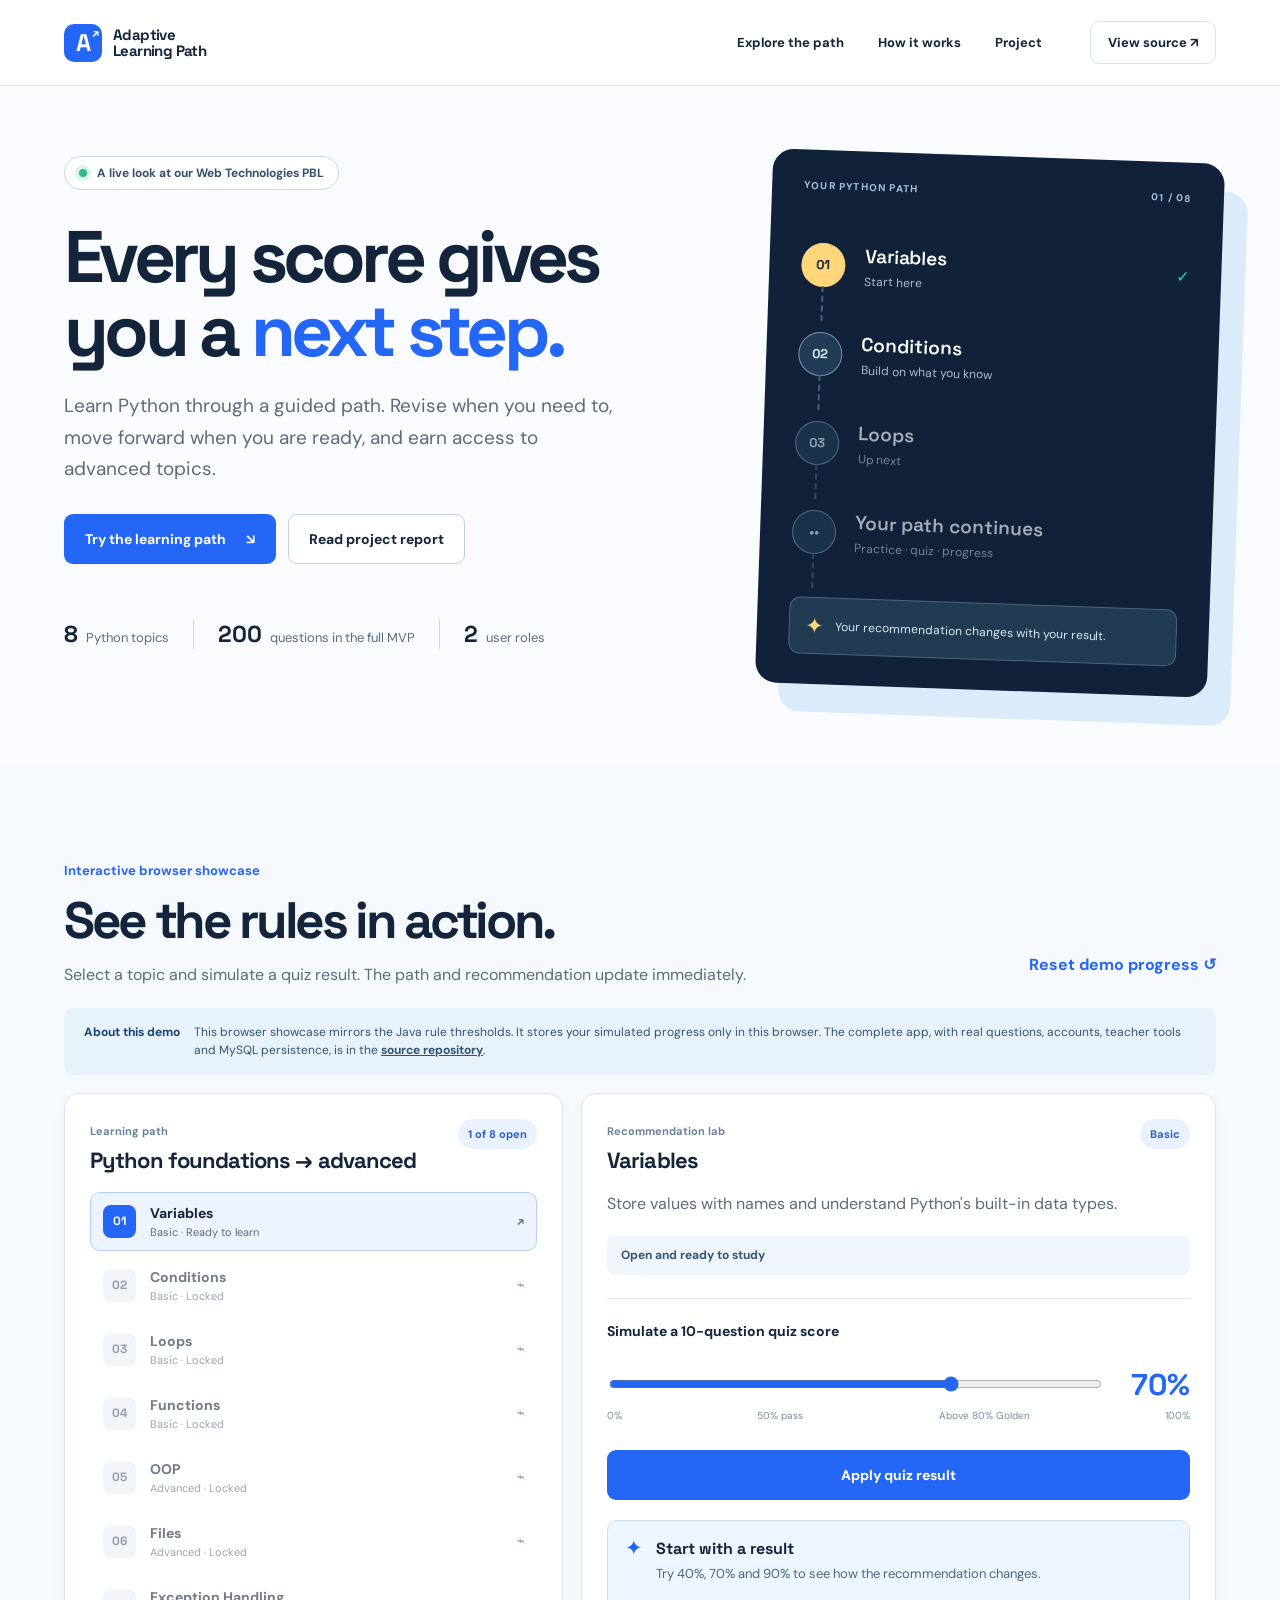
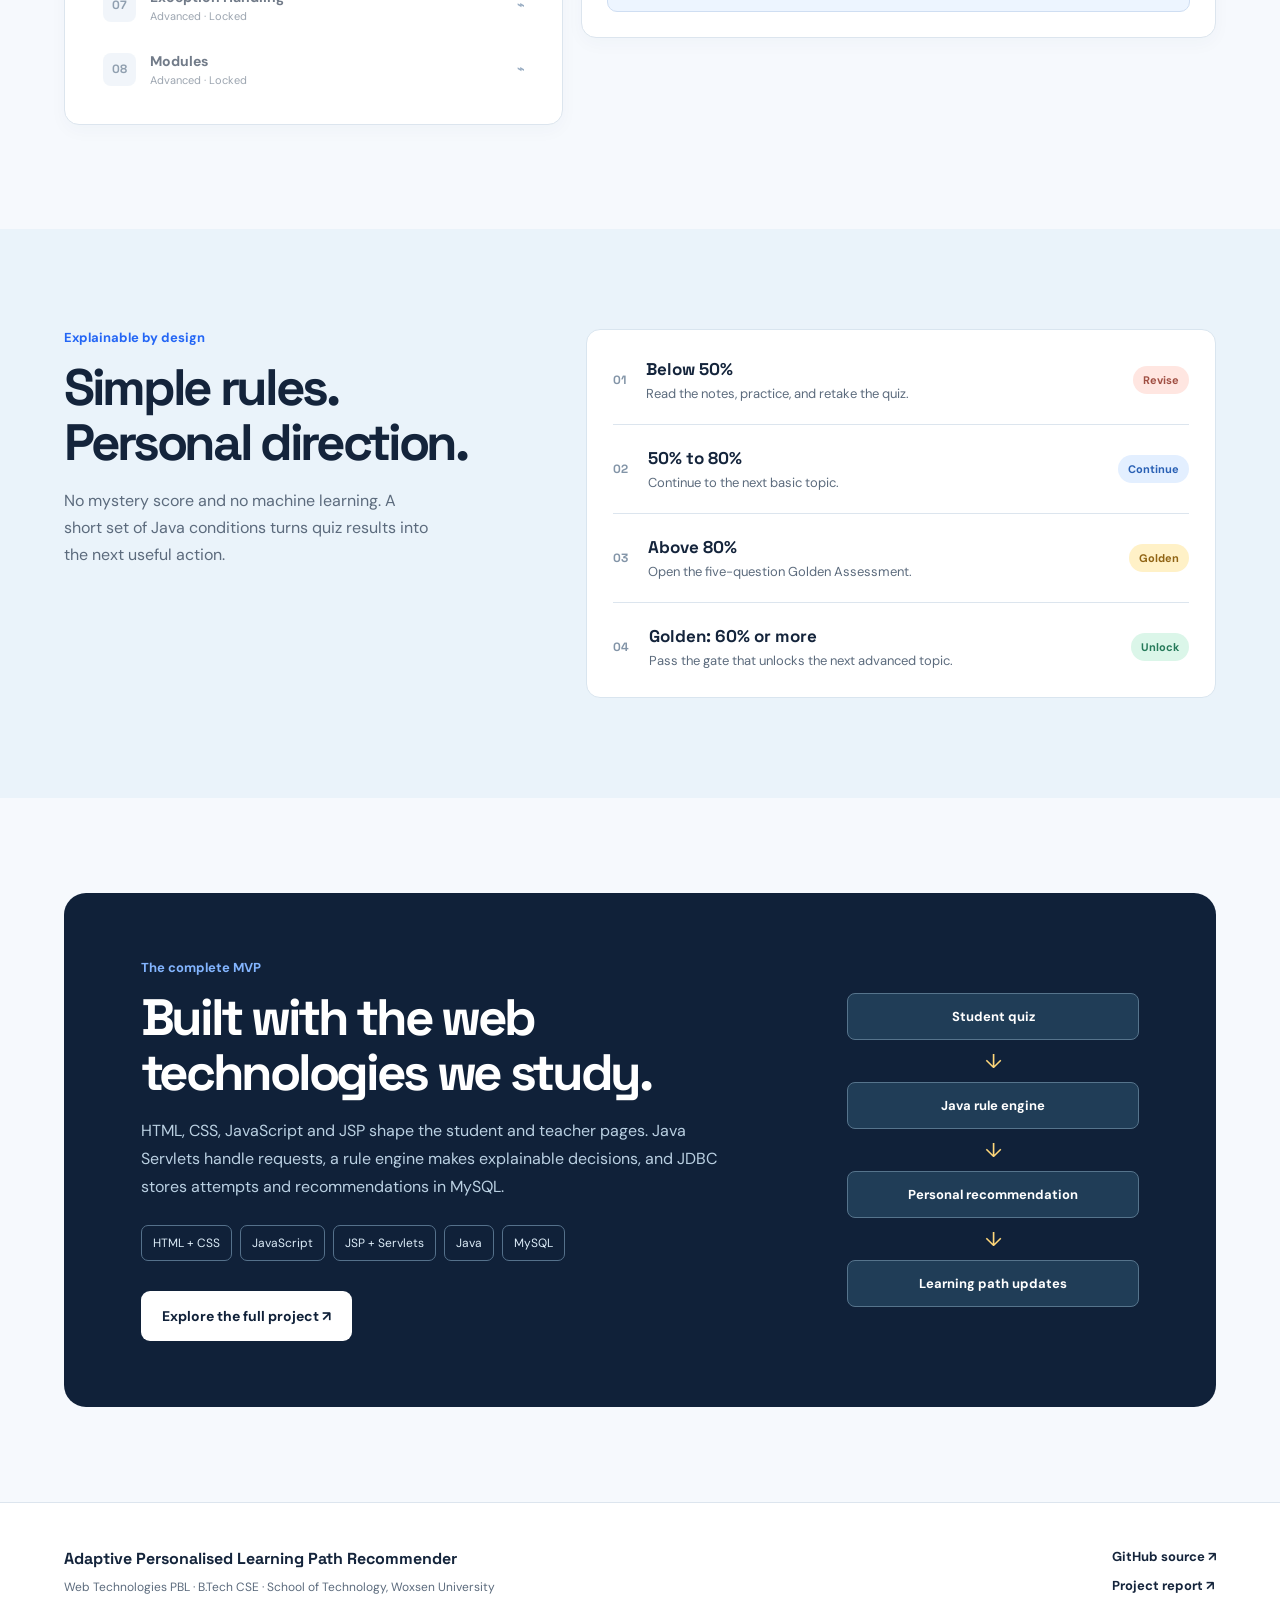
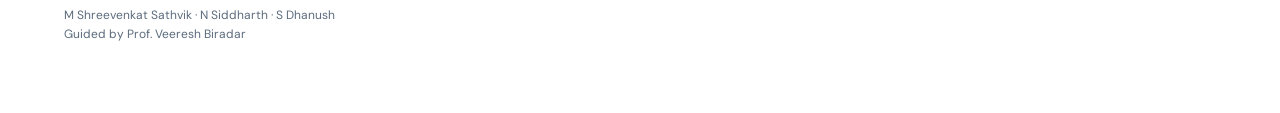
==== showcase/index.html @ b75768ea "Add public Vercel learning-path showcase" ====
<!doctype html>
<html lang="en">
  <head>
    <meta charset="utf-8" />
    <meta name="viewport" content="width=device-width, initial-scale=1" />
    <meta
      name="description"
      content="Explore the Adaptive Personalised Learning Path Recommender: a rule-based Python learning course built with Java, JSP, MySQL and simple web technologies."
    />
    <title>Adaptive Learning Path | Woxsen University PBL</title>
    <link rel="preconnect" href="https://fonts.googleapis.com" />
    <link rel="preconnect" href="https://fonts.gstatic.com" crossorigin />
    <link
      href="https://fonts.googleapis.com/css2?family=DM+Sans:wght@400;500;600;700&family=Space+Grotesk:wght@400;500;600;700&display=swap"
      rel="stylesheet"
    />
    <link rel="stylesheet" href="styles.css" />
    <script src="app.js" defer></script>
  </head>
  <body>
    <a class="skip" href="#main">Skip to content</a>
    <header class="site-header">
      <a
        class="brand"
        href="#top"
        aria-label="Adaptive Learning Path, top of page"
        ><span class="brand-mark">A<span>↗</span></span
        ><span>Adaptive<br />Learning Path</span></a
      >
      <nav aria-label="Main navigation">
        <a href="#explore">Explore the path</a
        ><a href="#how-it-works">How it works</a><a href="#project">Project</a>
      </nav>
      <a
        class="header-link"
        href="https://github.com/sathvikmallepalli-lgtm/adaptive-learning-path-recommender"
        target="_blank"
        rel="noopener noreferrer"
        >View source <span aria-hidden="true">↗</span></a
      >
    </header>
    <main id="main">
      <section class="hero" id="top">
        <div class="hero-copy">
          <div class="course-pill">
            <span class="pulse"></span> A live look at our Web Technologies PBL
          </div>
          <h1>Every score gives you a <span>next step.</span></h1>
          <p>
            Learn Python through a guided path. Revise when you need to, move
            forward when you are ready, and earn access to advanced topics.
          </p>
          <div class="hero-actions">
            <a class="button primary" href="#explore"
              >Try the learning path <span aria-hidden="true">↘</span></a
            ><a
              class="button secondary"
              href="https://github.com/sathvikmallepalli-lgtm/adaptive-learning-path-recommender/blob/main/docs/PROJECT_REPORT.pdf"
              target="_blank"
              rel="noopener noreferrer"
              >Read project report</a
            >
          </div>
          <div class="hero-facts">
            <span><strong>8</strong> Python topics</span
            ><span><strong>200</strong> questions in the full MVP</span
            ><span><strong>2</strong> user roles</span>
          </div>
        </div>
        <div
          class="hero-visual"
          aria-label="Illustration of a learning path from Variables to advanced Python topics"
        >
          <div class="visual-top">
            <span>YOUR PYTHON PATH</span><span>01 / 08</span>
          </div>
          <div class="visual-line">
            <span class="visual-node active">01</span>
            <div><strong>Variables</strong><small>Start here</small></div>
            <span class="visual-check">✓</span>
          </div>
          <div class="visual-line">
            <span class="visual-node">02</span>
            <div>
              <strong>Conditions</strong><small>Build on what you know</small>
            </div>
          </div>
          <div class="visual-line dim">
            <span class="visual-node">03</span>
            <div><strong>Loops</strong><small>Up next</small></div>
          </div>
          <div class="visual-line dim">
            <span class="visual-node">••</span>
            <div>
              <strong>Your path continues</strong
              ><small>Practice · quiz · progress</small>
            </div>
          </div>
          <div class="visual-note">
            <span class="note-icon">✦</span
            ><span>Your recommendation changes with your result.</span>
          </div>
        </div>
      </section>

      <section class="demo-section" id="explore">
        <div class="section-heading">
          <div>
            <p class="section-kicker">Interactive browser showcase</p>
            <h2>See the rules in action.</h2>
            <p>
              Select a topic and simulate a quiz result. The path and
              recommendation update immediately.
            </p>
          </div>
          <button class="text-button" type="button" id="reset-progress">
            Reset demo progress ↺
          </button>
        </div>
        <div class="demo-notice">
          <strong>About this demo</strong
          ><span
            >This browser showcase mirrors the Java rule thresholds. It stores
            your simulated progress only in this browser. The complete app, with
            real questions, accounts, teacher tools and MySQL persistence, is in
            the
            <a
              href="https://github.com/sathvikmallepalli-lgtm/adaptive-learning-path-recommender"
              target="_blank"
              rel="noopener noreferrer"
              >source repository</a
            >.</span
          >
        </div>
        <div class="demo-grid">
          <div class="path-panel">
            <div class="panel-head">
              <div>
                <span class="panel-label">Learning path</span>
                <h3>Python foundations → advanced</h3>
              </div>
              <span class="progress-count" id="progress-count"
                >1 of 8 open</span
              >
            </div>
            <div
              class="topic-list"
              id="topic-list"
              aria-label="Python topics"
            ></div>
          </div>
          <div class="sim-panel">
            <div class="panel-head">
              <div>
                <span class="panel-label">Recommendation lab</span>
                <h3 id="selected-title">Variables</h3>
              </div>
              <span class="difficulty" id="selected-difficulty">Basic</span>
            </div>
            <p class="selected-description" id="selected-description"></p>
            <div class="topic-state" id="topic-state"></div>
            <div class="score-box">
              <label for="quiz-score">Simulate a 10-question quiz score</label>
              <div class="score-control">
                <input
                  id="quiz-score"
                  type="range"
                  min="0"
                  max="100"
                  step="10"
                  value="70"
                /><output id="quiz-output" for="quiz-score">70%</output>
              </div>
              <div class="score-axis">
                <span>0%</span><span>50% pass</span><span>Above 80% Golden</span
                ><span>100%</span>
              </div>
              <button class="button primary wide" id="apply-quiz" type="button">
                Apply quiz result
              </button>
            </div>
            <div class="golden-box" id="golden-box" hidden>
              <div>
                <strong>Golden Assessment</strong>
                <p>Choose how many of 5 challenging questions were correct.</p>
              </div>
              <div class="golden-controls">
                <label for="golden-correct">Correct answers</label
                ><select id="golden-correct">
                  <option value="0">0 of 5</option>
                  <option value="1">1 of 5</option>
                  <option value="2">2 of 5</option>
                  <option value="3" selected>3 of 5</option>
                  <option value="4">4 of 5</option>
                  <option value="5">5 of 5</option></select
                ><button class="button dark" id="apply-golden" type="button">
                  Apply Golden result
                </button>
              </div>
            </div>
            <div class="result" id="result" role="status" aria-live="polite">
              <span class="result-spark">✦</span>
              <div>
                <strong>Start with a result</strong>
                <p>
                  Try 40%, 70% and 90% to see how the recommendation changes.
                </p>
              </div>
            </div>
          </div>
        </div>
      </section>

      <section class="rules-section" id="how-it-works">
        <div class="rules-intro">
          <p class="section-kicker">Explainable by design</p>
          <h2>Simple rules.<br />Personal direction.</h2>
          <p>
            No mystery score and no machine learning. A short set of Java
            conditions turns quiz results into the next useful action.
          </p>
        </div>
        <div class="rule-list">
          <div class="rule-row">
            <span class="rule-number">01</span>
            <div>
              <strong>Below 50%</strong>
              <p>Read the notes, practice, and retake the quiz.</p>
            </div>
            <span class="rule-tag revise">Revise</span>
          </div>
          <div class="rule-row">
            <span class="rule-number">02</span>
            <div>
              <strong>50% to 80%</strong>
              <p>Continue to the next basic topic.</p>
            </div>
            <span class="rule-tag continue">Continue</span>
          </div>
          <div class="rule-row">
            <span class="rule-number">03</span>
            <div>
              <strong>Above 80%</strong>
              <p>Open the five-question Golden Assessment.</p>
            </div>
            <span class="rule-tag golden">Golden</span>
          </div>
          <div class="rule-row">
            <span class="rule-number">04</span>
            <div>
              <strong>Golden: 60% or more</strong>
              <p>Pass the gate that unlocks the next advanced topic.</p>
            </div>
            <span class="rule-tag unlock">Unlock</span>
          </div>
        </div>
      </section>

      <section class="project-section" id="project">
        <div class="project-card">
          <div>
            <p class="section-kicker">The complete MVP</p>
            <h2>Built with the web technologies we study.</h2>
            <p>
              HTML, CSS, JavaScript and JSP shape the student and teacher pages.
              Java Servlets handle requests, a rule engine makes explainable
              decisions, and JDBC stores attempts and recommendations in MySQL.
            </p>
            <div class="tech-list">
              <span>HTML + CSS</span><span>JavaScript</span
              ><span>JSP + Servlets</span><span>Java</span><span>MySQL</span>
            </div>
            <a
              class="button light"
              href="https://github.com/sathvikmallepalli-lgtm/adaptive-learning-path-recommender"
              target="_blank"
              rel="noopener noreferrer"
              >Explore the full project ↗</a
            >
          </div>
          <div class="flow">
            <span>Student quiz</span><b>↓</b><span>Java rule engine</span
            ><b>↓</b><span>Personal recommendation</span><b>↓</b
            ><span>Learning path updates</span>
          </div>
        </div>
      </section>
    </main>
    <footer>
      <div>
        <strong>Adaptive Personalised Learning Path Recommender</strong>
        <p>
          Web Technologies PBL · B.Tech CSE · School of Technology, Woxsen
          University
        </p>
        <p>
          M Shreevenkat Sathvik · N Siddharth · S Dhanush<br />Guided by Prof.
          Veeresh Biradar
        </p>
      </div>
      <div class="footer-links">
        <a
          href="https://github.com/sathvikmallepalli-lgtm/adaptive-learning-path-recommender"
          target="_blank"
          rel="noopener noreferrer"
          >GitHub source ↗</a
        ><a
          href="https://github.com/sathvikmallepalli-lgtm/adaptive-learning-path-recommender/blob/main/docs/PROJECT_REPORT.pdf"
          target="_blank"
          rel="noopener noreferrer"
          >Project report ↗</a
        >
      </div>
    </footer>
  </body>
</html>
---- showcase/styles.css ----
:root {
  --ink: #14243b;
  --deep: #102139;
  --blue: #2466f5;
  --sky: #dcf3fb;
  --paper: #f6f9fd;
  --line: #dce5ee;
  --muted: #5c6b7d;
  --yellow: #ffd77a;
  --white: #fff;
  font-family: "DM Sans", sans-serif;
  color: var(--ink);
  background: var(--paper);
}
* {
  box-sizing: border-box;
}
html {
  scroll-behavior: smooth;
}
body {
  margin: 0;
}
button,
input,
select {
  font: inherit;
}
button {
  cursor: pointer;
}
a {
  color: inherit;
}
a:focus-visible,
button:focus-visible,
input:focus-visible,
select:focus-visible {
  outline: 3px solid #ef9c2a;
  outline-offset: 3px;
}
.skip {
  position: absolute;
  left: -9999px;
  top: 0;
  background: #fff;
  padding: 12px;
  z-index: 10;
}
.skip:focus {
  left: 12px;
}
.site-header {
  height: 86px;
  display: flex;
  align-items: center;
  gap: 48px;
  justify-content: space-between;
  padding: 0 max(5vw, 24px);
  background: #fff;
  border-bottom: 1px solid var(--line);
}
.brand {
  font-family: "Space Grotesk", sans-serif;
  font-size: 15px;
  line-height: 1.05;
  font-weight: 700;
  display: flex;
  align-items: center;
  gap: 11px;
  text-decoration: none;
  letter-spacing: -0.04em;
}
.brand-mark {
  width: 38px;
  height: 38px;
  border-radius: 10px;
  background: var(--blue);
  color: white;
  display: grid;
  place-items: center;
  font-size: 24px;
  position: relative;
}
.brand-mark span {
  font-size: 12px;
  position: absolute;
  right: 4px;
  top: 3px;
}
.site-header nav {
  display: flex;
  gap: 34px;
  margin-left: auto;
}
.site-header nav a,
.header-link {
  text-decoration: none;
  font-weight: 700;
  font-size: 13px;
}
.site-header nav a:hover,
.header-link:hover,
.footer-links a:hover {
  color: var(--blue);
}
.header-link {
  white-space: nowrap;
  border: 1px solid var(--line);
  padding: 12px 17px;
  border-radius: 9px;
}
.hero {
  display: grid;
  grid-template-columns: 1.15fr 0.85fr;
  min-height: 615px;
  padding: 70px max(5vw, 24px) 76px;
  gap: 7vw;
  background: #f9fbfe;
  overflow: hidden;
}
.hero-copy {
  max-width: 690px;
}
.course-pill {
  display: inline-flex;
  align-items: center;
  gap: 10px;
  border: 1px solid #c7d9e9;
  background: white;
  border-radius: 50px;
  padding: 8px 14px;
  font-size: 12px;
  font-weight: 700;
  color: #35506e;
}
.pulse {
  height: 8px;
  width: 8px;
  background: #36b78b;
  border-radius: 50%;
  box-shadow: 0 0 0 4px #daf7ed;
}
.hero h1,
.section-heading h2,
.rules-intro h2,
.project-card h2 {
  font-family: "Space Grotesk", sans-serif;
  letter-spacing: -0.065em;
}
.hero h1 {
  font-size: clamp(48px, 5.7vw, 88px);
  line-height: 1.01;
  margin: 30px 0 23px;
  max-width: 690px;
}
.hero h1 span {
  color: var(--blue);
}
.hero-copy > p {
  font-size: 19px;
  line-height: 1.65;
  color: var(--muted);
  max-width: 560px;
  margin: 0 0 30px;
}
.hero-actions {
  display: flex;
  gap: 12px;
  flex-wrap: wrap;
}
.button {
  display: inline-flex;
  align-items: center;
  justify-content: center;
  gap: 20px;
  border-radius: 9px;
  padding: 15px 20px;
  font-weight: 700;
  font-size: 14px;
  text-decoration: none;
  border: 1px solid transparent;
  min-height: 48px;
  transition:
    transform 0.15s,
    background-color 0.15s;
}
.button:hover {
  transform: translateY(-2px);
}
.button.primary {
  background: var(--blue);
  color: white;
}
.button.primary:hover {
  background: #154fce;
}
.button.secondary {
  border-color: #bfd0e3;
  background: white;
}
.button.dark {
  background: var(--deep);
  color: white;
}
.button.light {
  background: white;
  color: var(--deep);
  margin-top: 30px;
}
.button:disabled {
  opacity: 0.48;
  cursor: not-allowed;
  transform: none;
}
.hero-facts {
  display: flex;
  gap: 24px;
  margin-top: 55px;
  color: var(--muted);
  font-size: 13px;
  flex-wrap: wrap;
}
.hero-facts span + span {
  border-left: 1px solid #cdd9e6;
  padding-left: 24px;
}
.hero-facts strong {
  font-family: "Space Grotesk", sans-serif;
  font-size: 23px;
  color: var(--ink);
  margin-right: 5px;
}
.hero-visual {
  align-self: center;
  background: var(--deep);
  color: white;
  border-radius: 21px;
  padding: 29px 32px 30px;
  min-width: 0;
  box-shadow: 24px 28px 0 #dcebf9;
  transform: rotate(2deg);
}
.visual-top {
  display: flex;
  justify-content: space-between;
  color: #a6c1db;
  font-size: 10px;
  font-weight: 700;
  letter-spacing: 0.12em;
  padding: 0 0 28px;
}
.visual-line {
  display: flex;
  align-items: center;
  gap: 19px;
  min-height: 89px;
  position: relative;
}
.visual-line:not(:last-of-type):before {
  content: "";
  position: absolute;
  top: 66px;
  left: 21px;
  height: 35px;
  border-left: 2px dashed #43607c;
}
.visual-node {
  width: 44px;
  height: 44px;
  border: 1px solid #7794ae;
  border-radius: 50%;
  display: grid;
  place-items: center;
  flex: none;
  font:
    700 13px "Space Grotesk",
    sans-serif;
  color: #d5e8f5;
  background: #223c56;
}
.visual-node.active {
  background: var(--yellow);
  color: #172338;
  border-color: var(--yellow);
}
.visual-line strong {
  display: block;
  font:
    600 19px "Space Grotesk",
    sans-serif;
}
.visual-line small {
  display: block;
  color: #a8bed3;
  margin-top: 5px;
  font-size: 12px;
}
.visual-line.dim {
  opacity: 0.63;
}
.visual-check {
  margin-left: auto;
  color: #2bd7a3;
}
.visual-note {
  display: flex;
  gap: 12px;
  align-items: center;
  border: 1px solid #48667d;
  background: #213b53;
  border-radius: 11px;
  padding: 13px 15px;
  margin-top: 21px;
  font-size: 12px;
  color: #d9e9f4;
}
.note-icon {
  color: var(--yellow);
  font-size: 22px;
}
.demo-section {
  padding: 96px max(5vw, 24px) 104px;
  scroll-margin-top: 15px;
}
.section-heading {
  display: flex;
  align-items: flex-end;
  justify-content: space-between;
  gap: 20px;
  margin-bottom: 23px;
}
.section-kicker {
  color: var(--blue);
  font-weight: 700;
  font-size: 13px;
  margin: 0 0 15px;
}
.section-heading h2,
.rules-intro h2,
.project-card h2 {
  font-size: clamp(36px, 4vw, 59px);
  line-height: 1.07;
  margin: 0 0 15px;
}
.section-heading p:not(.section-kicker) {
  color: var(--muted);
  font-size: 16px;
  margin: 0;
}
.text-button {
  background: none;
  border: none;
  color: var(--blue);
  font-weight: 700;
  padding: 10px 0;
  white-space: nowrap;
}
.demo-notice {
  display: flex;
  gap: 14px;
  align-items: baseline;
  padding: 15px 20px;
  border-radius: 9px;
  background: #e8f2fb;
  color: #355370;
  font-size: 12px;
  line-height: 1.55;
  margin-bottom: 18px;
}
.demo-notice strong {
  white-space: nowrap;
  color: #174476;
}
.demo-notice a {
  font-weight: 700;
}
.demo-grid {
  display: grid;
  grid-template-columns: 0.88fr 1.12fr;
  gap: 18px;
  align-items: start;
}
.path-panel,
.sim-panel {
  background: #fff;
  border: 1px solid var(--line);
  border-radius: 15px;
  padding: 25px;
  box-shadow: 0 6px 18px #1c416908;
}
.panel-head {
  display: flex;
  align-items: flex-start;
  justify-content: space-between;
  gap: 10px;
  margin-bottom: 18px;
}
.panel-label {
  font-size: 11px;
  color: #69829b;
  font-weight: 700;
}
.panel-head h3 {
  font:
    700 22px "Space Grotesk",
    sans-serif;
  letter-spacing: -0.04em;
  margin: 6px 0 0;
}
.progress-count,
.difficulty {
  font-size: 11px;
  font-weight: 700;
  border-radius: 30px;
  background: #eaf2ff;
  color: #2760c6;
  padding: 8px 10px;
  white-space: nowrap;
}
.topic-list {
  display: flex;
  flex-direction: column;
  gap: 5px;
}
.topic-item {
  width: 100%;
  display: flex;
  align-items: center;
  gap: 14px;
  text-align: left;
  background: white;
  border: 1px solid transparent;
  border-radius: 10px;
  padding: 11px 12px;
  color: var(--ink);
}
.topic-item:hover {
  background: #f2f7fd;
}
.topic-item.selected {
  background: #edf4ff;
  border-color: #b5d0fc;
}
.topic-item.locked {
  opacity: 0.6;
}
.topic-number {
  width: 33px;
  height: 33px;
  border-radius: 8px;
  display: grid;
  place-items: center;
  background: #e9f0f7;
  color: #48617c;
  font:
    700 12px "Space Grotesk",
    sans-serif;
  flex: none;
}
.topic-item.selected .topic-number {
  background: var(--blue);
  color: white;
}
.topic-main {
  flex: 1;
  min-width: 0;
}
.topic-main strong {
  display: block;
  font-size: 14px;
}
.topic-main small {
  display: block;
  color: var(--muted);
  font-size: 11px;
  margin-top: 3px;
}
.topic-end {
  font:
    700 12px "Space Grotesk",
    sans-serif;
  color: #54769a;
}
.selected-description {
  color: var(--muted);
  line-height: 1.55;
  margin: 0 0 18px;
}
.topic-state {
  background: #eff5fb;
  border-radius: 8px;
  padding: 12px 14px;
  color: #345575;
  font-size: 12px;
  font-weight: 700;
  margin-bottom: 23px;
}
.score-box {
  border-top: 1px solid var(--line);
  padding-top: 23px;
}
.score-box label {
  display: block;
  font-weight: 700;
  font-size: 14px;
}
.score-control {
  display: flex;
  align-items: center;
  gap: 16px;
  margin: 25px 0 5px;
}
.score-control input {
  flex: 1;
  accent-color: var(--blue);
  cursor: pointer;
}
.score-control output {
  font:
    700 30px "Space Grotesk",
    sans-serif;
  color: var(--blue);
  min-width: 70px;
  text-align: right;
}
.score-axis {
  display: flex;
  justify-content: space-between;
  color: #7d8da0;
  font-size: 10px;
  margin: 0 0 28px;
}
.wide {
  width: 100%;
}
.golden-box {
  margin-top: 20px;
  border: 1px solid #f1cf8a;
  background: #fffbef;
  border-radius: 10px;
  padding: 17px;
}
.golden-box strong {
  font-family: "Space Grotesk", sans-serif;
}
.golden-box p {
  font-size: 12px;
  color: #745c2a;
  margin: 5px 0 15px;
}
.golden-controls {
  display: flex;
  align-items: center;
  gap: 10px;
  flex-wrap: wrap;
}
.golden-controls label {
  font-size: 12px;
  font-weight: 700;
}
.golden-controls select {
  padding: 9px;
  border: 1px solid #dcc790;
  border-radius: 7px;
  background: white;
}
.golden-controls button {
  padding: 10px 13px;
  min-height: 39px;
  font-size: 12px;
}
.result {
  display: flex;
  gap: 13px;
  align-items: flex-start;
  background: #edf5ff;
  border: 1px solid #cfdef2;
  border-radius: 10px;
  padding: 17px;
  margin-top: 20px;
  min-height: 92px;
}
.result.revision {
  background: #fff2f1;
  border-color: #f1cdc7;
}
.result.golden-result {
  background: #fff8e4;
  border-color: #f1dea9;
}
.result .result-spark {
  font-size: 21px;
  color: var(--blue);
  line-height: 1;
}
.result.revision .result-spark {
  color: #c46253;
}
.result.golden-result .result-spark {
  color: #b8840d;
}
.result strong {
  font:
    700 16px "Space Grotesk",
    sans-serif;
}
.result p {
  font-size: 13px;
  color: #4f667d;
  line-height: 1.5;
  margin: 5px 0 0;
}
.rules-section {
  display: grid;
  grid-template-columns: 0.8fr 1.2fr;
  gap: 8vw;
  background: #eaf3fa;
  padding: 100px max(5vw, 24px);
}
.rules-intro p:last-child {
  font-size: 16px;
  line-height: 1.7;
  color: var(--muted);
  max-width: 370px;
}
.rule-list {
  background: #fff;
  border: 1px solid #d9e5ef;
  border-radius: 14px;
  padding: 6px 26px;
}
.rule-row {
  display: flex;
  align-items: center;
  gap: 20px;
  border-bottom: 1px solid var(--line);
  padding: 22px 0;
}
.rule-row:last-child {
  border-bottom: 0;
}
.rule-number {
  font:
    700 12px "Space Grotesk",
    sans-serif;
  color: #8294a7;
}
.rule-row > div {
  flex: 1;
}
.rule-row strong {
  font:
    700 17px "Space Grotesk",
    sans-serif;
}
.rule-row p {
  color: var(--muted);
  font-size: 13px;
  margin: 5px 0 0;
}
.rule-tag {
  font-size: 11px;
  font-weight: 700;
  padding: 7px 10px;
  border-radius: 30px;
}
.rule-tag.revise {
  background: #ffe6e1;
  color: #a04f43;
}
.rule-tag.continue {
  background: #e3efff;
  color: #2960b4;
}
.rule-tag.golden {
  background: #fff1c7;
  color: #906414;
}
.rule-tag.unlock {
  background: #dbf6e9;
  color: #267a5a;
}
.project-section {
  padding: 95px max(5vw, 24px);
}
.project-card {
  display: grid;
  grid-template-columns: 1.35fr 0.65fr;
  gap: 10%;
  align-items: center;
  background: var(--deep);
  color: white;
  border-radius: 22px;
  padding: 66px 6vw;
  overflow: hidden;
}
.project-card h2 {
  max-width: 600px;
}
.project-card > div > p:not(.section-kicker) {
  color: #bad0e2;
  line-height: 1.75;
  max-width: 630px;
}
.project-card .section-kicker {
  color: #83b5ff;
}
.tech-list {
  display: flex;
  flex-wrap: wrap;
  gap: 8px;
  margin-top: 24px;
}
.tech-list span {
  padding: 9px 11px;
  border: 1px solid #55718b;
  border-radius: 7px;
  font-size: 12px;
  color: #dcecf8;
}
.flow {
  display: flex;
  flex-direction: column;
  align-items: stretch;
  gap: 8px;
  text-align: center;
}
.flow span {
  padding: 14px;
  border: 1px solid #56748c;
  background: #203d57;
  border-radius: 8px;
  font-size: 13px;
  font-weight: 700;
}
.flow b {
  color: var(--yellow);
  font-size: 20px;
  font-weight: 400;
}
footer {
  display: flex;
  justify-content: space-between;
  gap: 30px;
  padding: 45px max(5vw, 24px) 60px;
  border-top: 1px solid var(--line);
  background: white;
}
footer strong {
  font:
    700 16px "Space Grotesk",
    sans-serif;
}
footer p {
  color: var(--muted);
  font-size: 12px;
  line-height: 1.6;
  margin: 9px 0;
}
.footer-links {
  display: flex;
  flex-direction: column;
  gap: 12px;
  font-size: 13px;
  font-weight: 700;
  white-space: nowrap;
}
.footer-links a {
  text-decoration: none;
}
@media (max-width: 900px) {
  .site-header nav {
    display: none;
  }
  .hero {
    grid-template-columns: 1fr;
    gap: 55px;
  }
  .hero-visual {
    max-width: 590px;
    width: 100%;
    margin: auto;
  }
  .demo-grid,
  .rules-section,
  .project-card {
    grid-template-columns: 1fr;
  }
  .flow {
    max-width: 430px;
  }
  .rules-section {
    gap: 25px;
  }
}
@media (max-width: 600px) {
  .site-header {
    height: 70px;
  }
  .brand {
    font-size: 13px;
  }
  .header-link {
    font-size: 11px;
    padding: 10px;
  }
  .hero {
    padding-top: 52px;
    padding-bottom: 65px;
  }
  .hero h1 {
    font-size: 51px;
  }
  .hero-copy > p {
    font-size: 16px;
  }
  .hero-facts {
    gap: 10px;
    margin-top: 35px;
  }
  .hero-facts span + span {
    padding-left: 10px;
  }
  .hero-facts strong {
    font-size: 18px;
  }
  .hero-visual {
    transform: none;
    box-shadow: 10px 12px 0 #dcebf9;
    padding: 23px;
  }
  .demo-section,
  .rules-section,
  .project-section {
    padding-top: 65px;
    padding-bottom: 70px;
  }
  .section-heading {
    display: block;
  }
  .text-button {
    margin-top: 12px;
  }
  .demo-notice {
    display: block;
  }
  .demo-notice strong {
    display: block;
    margin-bottom: 5px;
  }
  .path-panel,
  .sim-panel {
    padding: 18px;
  }
  .score-axis {
    font-size: 8px;
  }
  .rule-list {
    padding: 4px 14px;
  }
  .rule-row {
    gap: 9px;
  }
  .rule-tag {
    font-size: 10px;
  }
  .project-card {
    padding: 35px 24px;
  }
  footer {
    display: block;
  }
  .footer-links {
    margin-top: 25px;
  }
}
@media (prefers-reduced-motion: reduce) {
  html {
    scroll-behavior: auto;
  }
  .button {
    transition: none;
  }
}
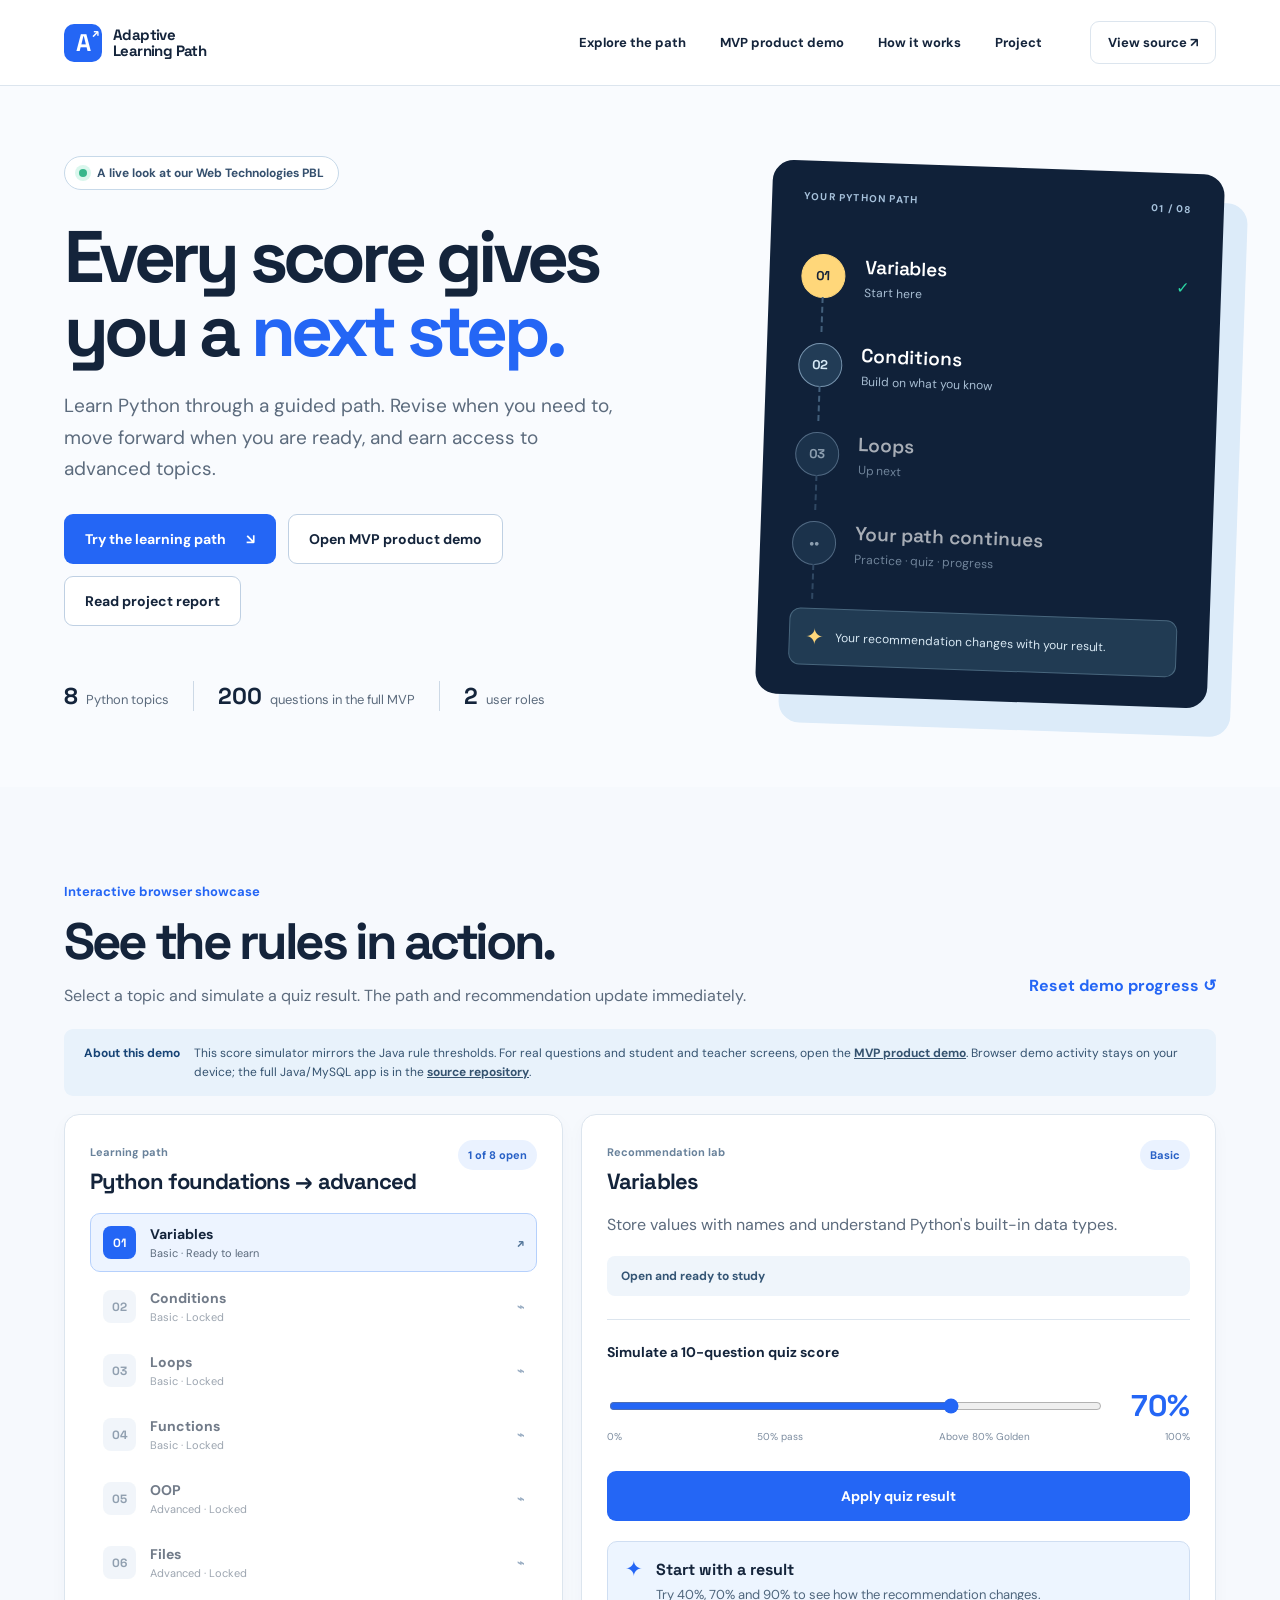
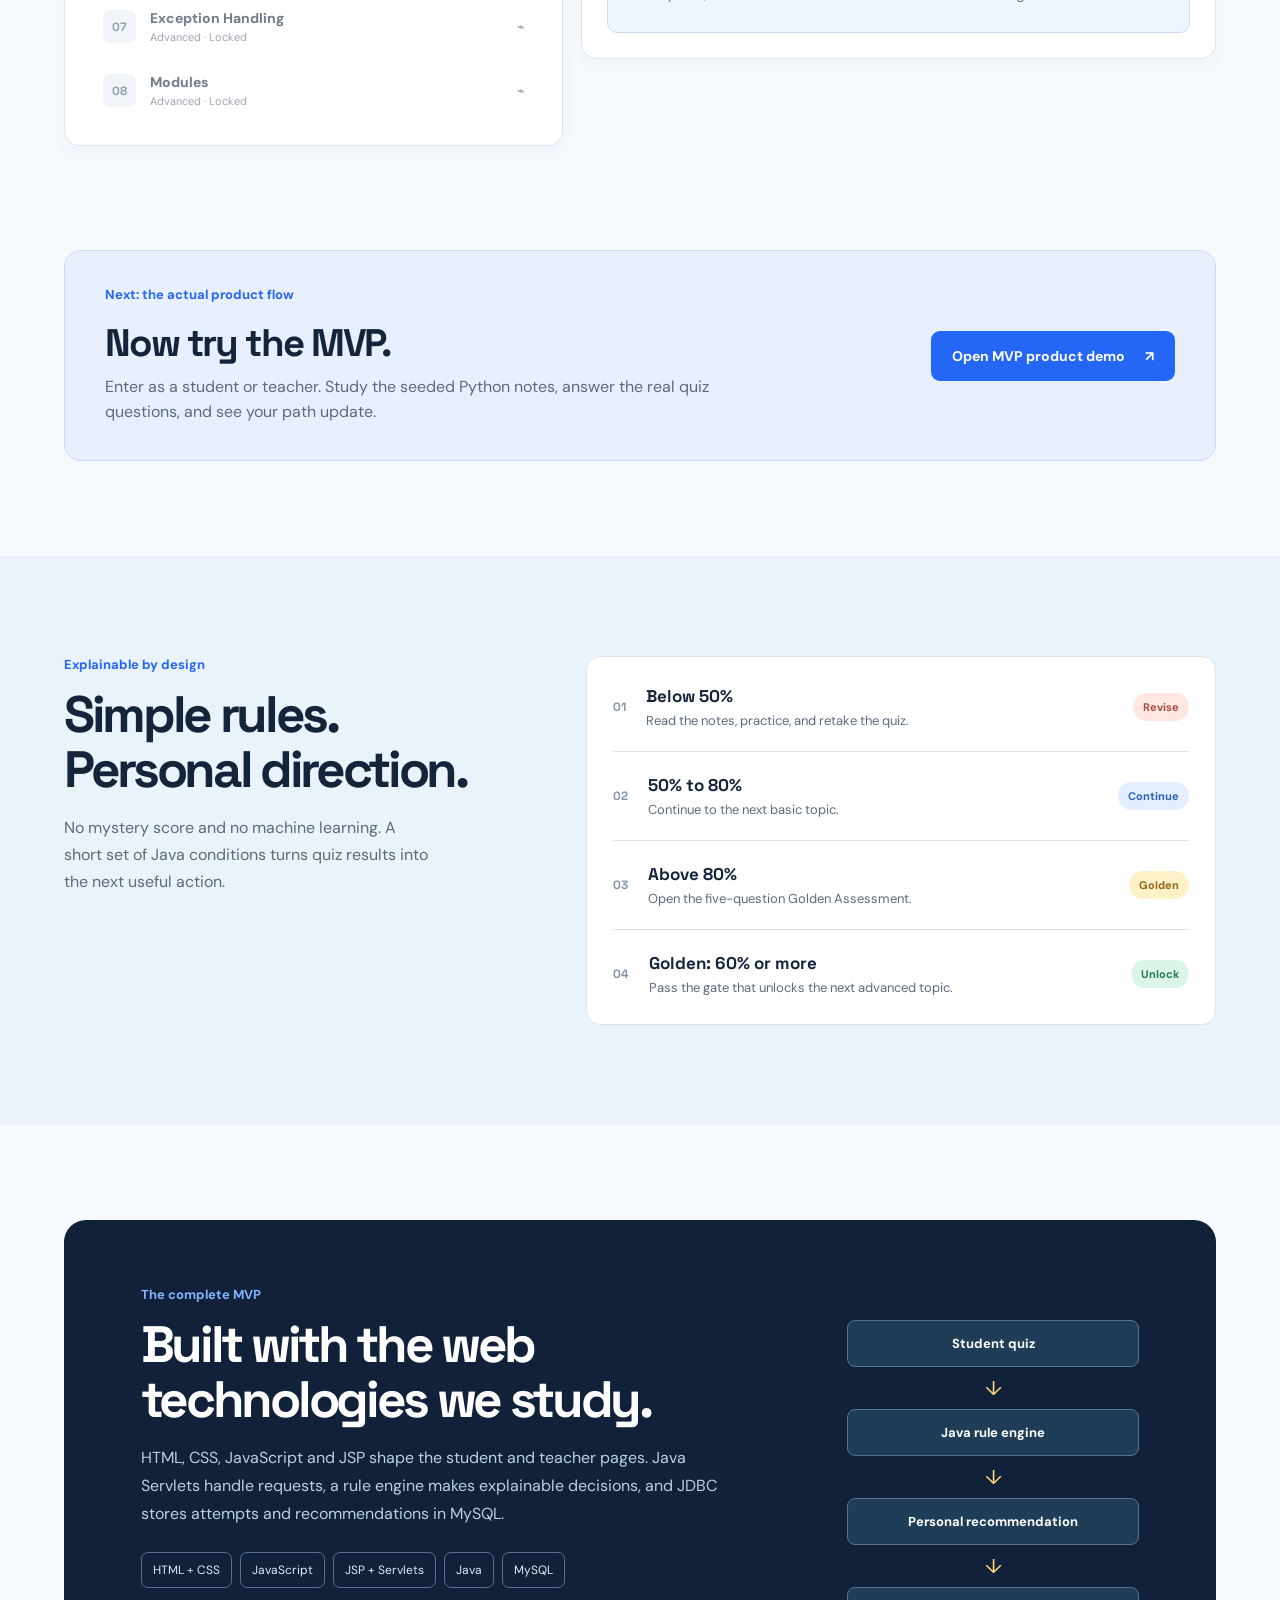
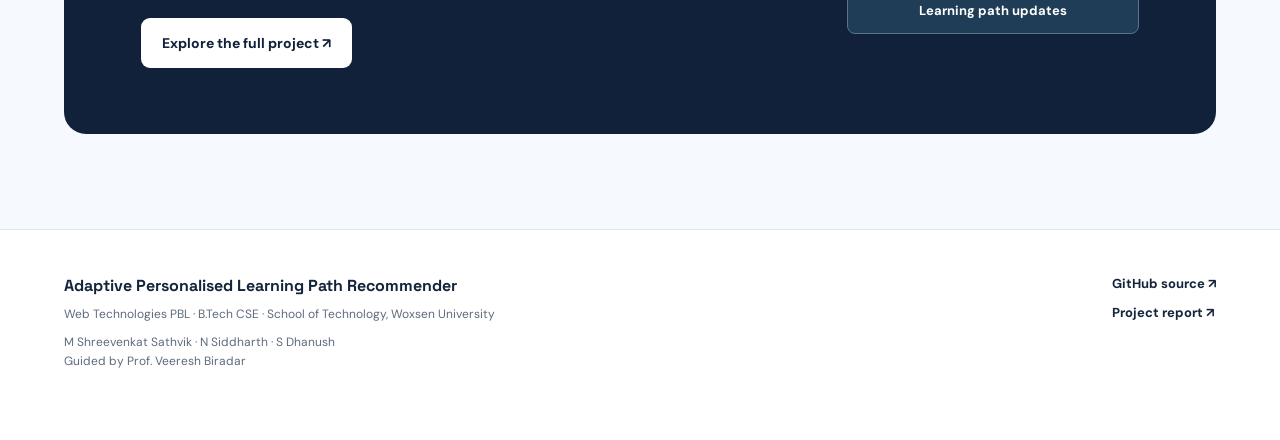
==== commit bc09b80a: "Add separate interactive MVP product demo" ====
--- a/showcase/index.html
+++ b/showcase/index.html
@@ -29,6 +29,7 @@
       >
       <nav aria-label="Main navigation">
         <a href="#explore">Explore the path</a
+        ><a href="product/">MVP product demo</a
         ><a href="#how-it-works">How it works</a><a href="#project">Project</a>
       </nav>
       <a
@@ -53,6 +54,8 @@
           <div class="hero-actions">
             <a class="button primary" href="#explore"
               >Try the learning path <span aria-hidden="true">↘</span></a
+            ><a class="button secondary" href="product/"
+              >Open MVP product demo</a
             ><a
               class="button secondary"
               href="https://github.com/sathvikmallepalli-lgtm/adaptive-learning-path-recommender/blob/main/docs/PROJECT_REPORT.pdf"
@@ -120,10 +123,10 @@
         <div class="demo-notice">
           <strong>About this demo</strong
           ><span
-            >This browser showcase mirrors the Java rule thresholds. It stores
-            your simulated progress only in this browser. The complete app, with
-            real questions, accounts, teacher tools and MySQL persistence, is in
-            the
+            >This score simulator mirrors the Java rule thresholds. For real
+            questions and student and teacher screens, open the
+            <a href="product/">MVP product demo</a>. Browser demo activity stays
+            on your device; the full Java/MySQL app is in the
             <a
               href="https://github.com/sathvikmallepalli-lgtm/adaptive-learning-path-recommender"
               target="_blank"
@@ -209,6 +212,20 @@
             </div>
           </div>
         </div>
+      </section>
+
+      <section class="product-jump" aria-labelledby="product-jump-title">
+        <div>
+          <p class="section-kicker">Next: the actual product flow</p>
+          <h2 id="product-jump-title">Now try the MVP.</h2>
+          <p>
+            Enter as a student or teacher. Study the seeded Python notes, answer
+            the real quiz questions, and see your path update.
+          </p>
+        </div>
+        <a class="button primary" href="product/"
+          >Open MVP product demo <span aria-hidden="true">↗</span></a
+        >
       </section>
 
       <section class="rules-section" id="how-it-works">
--- a/showcase/styles.css
+++ b/showcase/styles.css
@@ -769,7 +769,38 @@
 .footer-links a {
   text-decoration: none;
 }
+.product-jump {
+  margin: 0 max(5vw, 24px) 95px;
+  padding: 35px 40px;
+  border-radius: 17px;
+  background: #e8efff;
+  border: 1px solid #cbdcf8;
+  display: flex;
+  align-items: center;
+  justify-content: space-between;
+  gap: 28px;
+}
+.product-jump h2 {
+  font:
+    700 clamp(29px, 3vw, 43px) "Space Grotesk",
+    sans-serif;
+  letter-spacing: -0.055em;
+  margin: 0 0 8px;
+}
+.product-jump p:last-child {
+  margin: 0;
+  color: var(--muted);
+  max-width: 620px;
+  line-height: 1.55;
+}
+.product-jump .button {
+  white-space: nowrap;
+}
 @media (max-width: 900px) {
+  .product-jump {
+    align-items: flex-start;
+    flex-direction: column;
+  }
   .site-header nav {
     display: none;
   }
@@ -795,6 +826,10 @@
   }
 }
 @media (max-width: 600px) {
+  .product-jump {
+    padding: 27px 22px;
+    margin-bottom: 55px;
+  }
   .site-header {
     height: 70px;
   }
